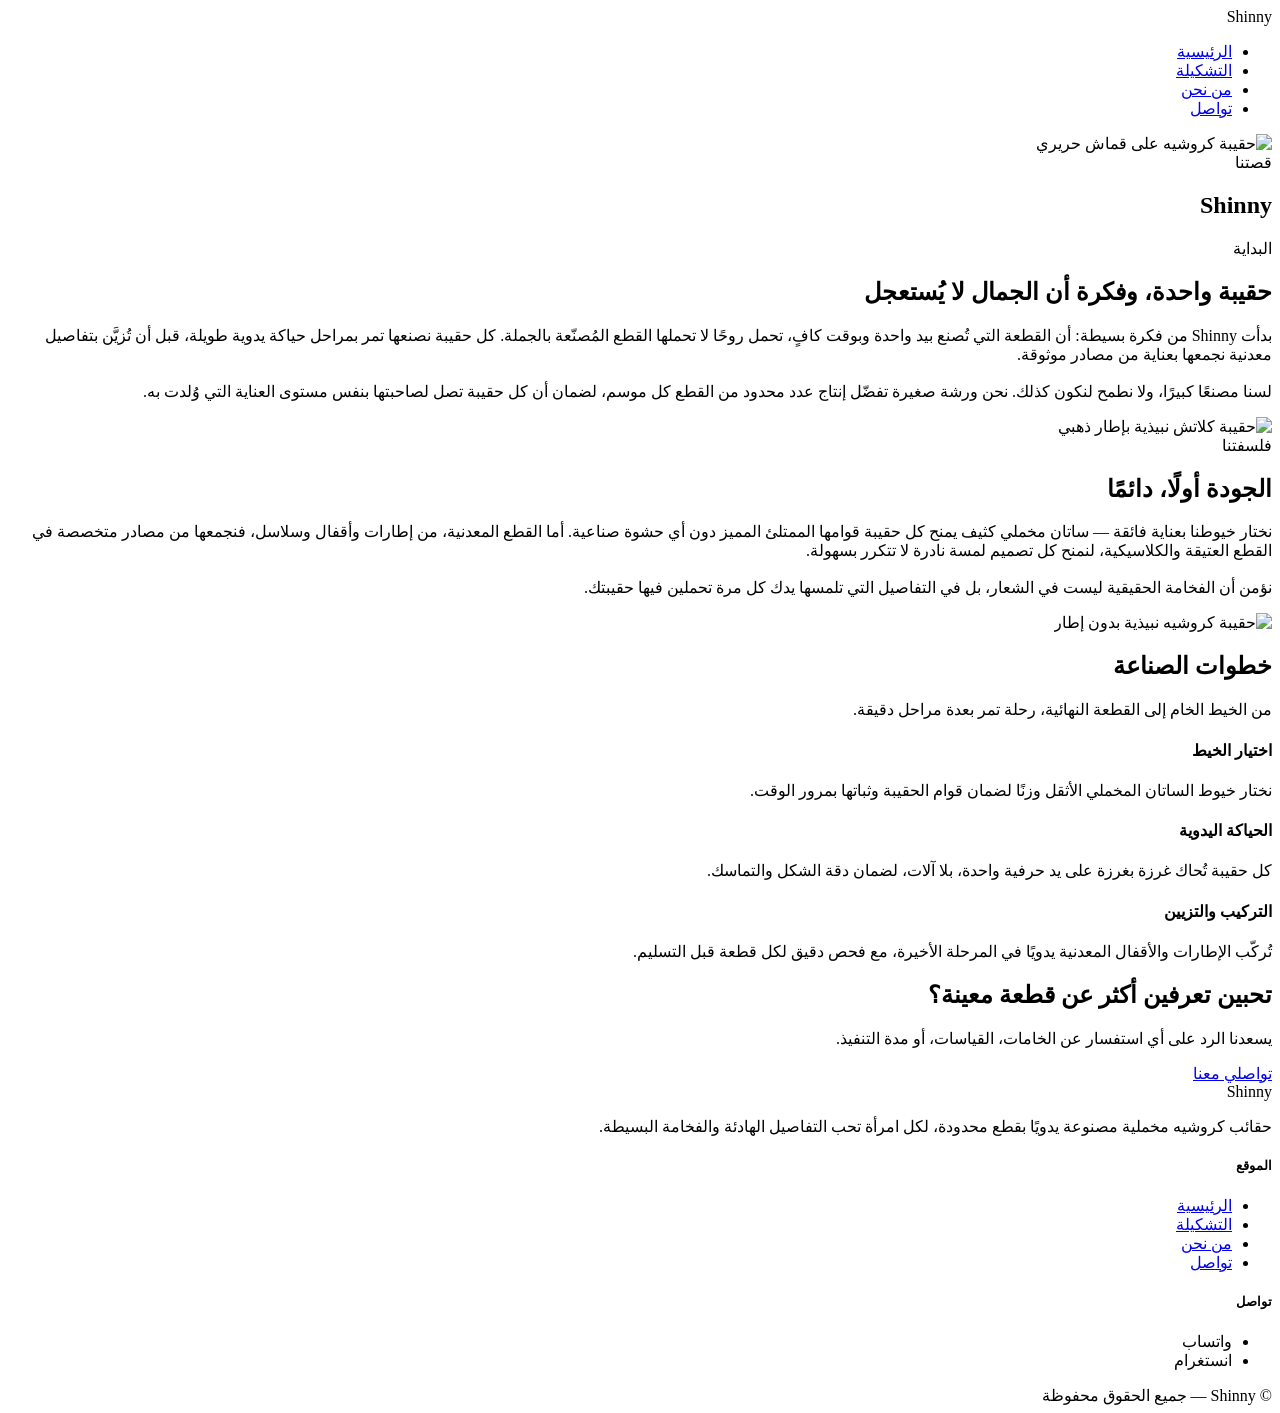
==== about.html @ ab4e6533 "Add files via upload" ====
<!DOCTYPE html>
<html lang="ar" dir="rtl">
<head>
<meta charset="UTF-8">
<meta name="viewport" content="width=device-width, initial-scale=1.0">
<title>من نحن | Shinny</title>
<link rel="preconnect" href="https://fonts.googleapis.com">
<link href="https://fonts.googleapis.com/css2?family=Aref+Ruqaa:wght@400;700&family=Tajawal:wght@300;400;500;700&display=swap" rel="stylesheet">
<link rel="stylesheet" href="style.css">
</head>
<body>

<header class="solid">
  <div class="logo">Shinny</div>
  <nav>
    <ul>
      <li><a href="index.html">الرئيسية</a></li>
      <li><a href="shop.html">التشكيلة</a></li>
      <li><a href="about.html" class="active">من نحن</a></li>
      <li><a href="contact.html">تواصل</a></li>
    </ul>
  </nav>
</header>

<section class="page-banner">
  <img src="images/IMG_4285.jpeg" alt="حقيبة كروشيه على قماش حريري">
  <div class="page-banner-content">
    <div class="kicker">قصتنا</div>
    <h1>Shinny</h1>
  </div>
</section>

<section class="story" id="story">
  <div class="story-text">
    <div class="kicker">البداية</div>
    <h2>حقيبة واحدة، وفكرة أن الجمال لا يُستعجل</h2>
    <p>
      بدأت Shinny من فكرة بسيطة: أن القطعة التي تُصنع بيد واحدة وبوقت كافٍ، تحمل روحًا لا تحملها القطع المُصنّعة بالجملة. كل حقيبة نصنعها تمر بمراحل حياكة يدوية طويلة، قبل أن تُزيَّن بتفاصيل معدنية نجمعها بعناية من مصادر موثوقة.
    </p>
    <p style="margin-top:18px;">
      لسنا مصنعًا كبيرًا، ولا نطمح لنكون كذلك. نحن ورشة صغيرة تفضّل إنتاج عدد محدود من القطع كل موسم، لضمان أن كل حقيبة تصل لصاحبتها بنفس مستوى العناية التي وُلدت به.
    </p>
  </div>
  <div class="story-img">
    <img src="images/IMG_4286.jpeg" alt="حقيبة كلاتش نبيذية بإطار ذهبي">
  </div>
</section>

<section class="story rev">
  <div class="story-text">
    <div class="kicker">فلسفتنا</div>
    <h2>الجودة أولًا، دائمًا</h2>
    <p>
      نختار خيوطنا بعناية فائقة — ساتان مخملي كثيف يمنح كل حقيبة قوامها الممتلئ المميز دون أي حشوة صناعية. أما القطع المعدنية، من إطارات وأقفال وسلاسل، فنجمعها من مصادر متخصصة في القطع العتيقة والكلاسيكية، لنمنح كل تصميم لمسة نادرة لا تتكرر بسهولة.
    </p>
    <p style="margin-top:18px;">
      نؤمن أن الفخامة الحقيقية ليست في الشعار، بل في التفاصيل التي تلمسها يدك كل مرة تحملين فيها حقيبتك.
    </p>
  </div>
  <div class="story-img">
    <img src="images/IMG_4287.jpeg" alt="حقيبة كروشيه نبيذية بدون إطار">
  </div>
</section>

<section class="craft" id="craft">
  <div>
    <h2>خطوات الصناعة</h2>
    <p>من الخيط الخام إلى القطعة النهائية، رحلة تمر بعدة مراحل دقيقة.</p>
  </div>
  <div class="craft-details">
    <div class="craft-item">
      <h4>اختيار الخيط</h4>
      <p>نختار خيوط الساتان المخملي الأثقل وزنًا لضمان قوام الحقيبة وثباتها بمرور الوقت.</p>
    </div>
    <div class="craft-item">
      <h4>الحياكة اليدوية</h4>
      <p>كل حقيبة تُحاك غرزة بغرزة على يد حرفية واحدة، بلا آلات، لضمان دقة الشكل والتماسك.</p>
    </div>
    <div class="craft-item">
      <h4>التركيب والتزيين</h4>
      <p>تُركّب الإطارات والأقفال المعدنية يدويًا في المرحلة الأخيرة، مع فحص دقيق لكل قطعة قبل التسليم.</p>
    </div>
  </div>
</section>

<section class="order" id="order">
  <h2>تحبين تعرفين أكثر عن قطعة معينة؟</h2>
  <p>يسعدنا الرد على أي استفسار عن الخامات، القياسات، أو مدة التنفيذ.</p>
  <a href="contact.html" class="btn solid">تواصلي معنا</a>
</section>

<footer>
  <div>
    <div class="logo">Shinny</div>
    <p>حقائب كروشيه مخملية مصنوعة يدويًا بقطع محدودة، لكل امرأة تحب التفاصيل الهادئة والفخامة البسيطة.</p>
  </div>
  <div class="foot-links">
    <div>
      <h5>الموقع</h5>
      <ul>
        <li><a href="index.html">الرئيسية</a></li>
        <li><a href="shop.html">التشكيلة</a></li>
        <li><a href="about.html">من نحن</a></li>
        <li><a href="contact.html">تواصل</a></li>
      </ul>
    </div>
    <div>
      <h5>تواصل</h5>
      <ul>
        <li>واتساب</li>
        <li>انستغرام</li>
      </ul>
    </div>
  </div>
  <div class="foot-bottom">© Shinny — جميع الحقوق محفوظة</div>
</footer>

</body>
</html>
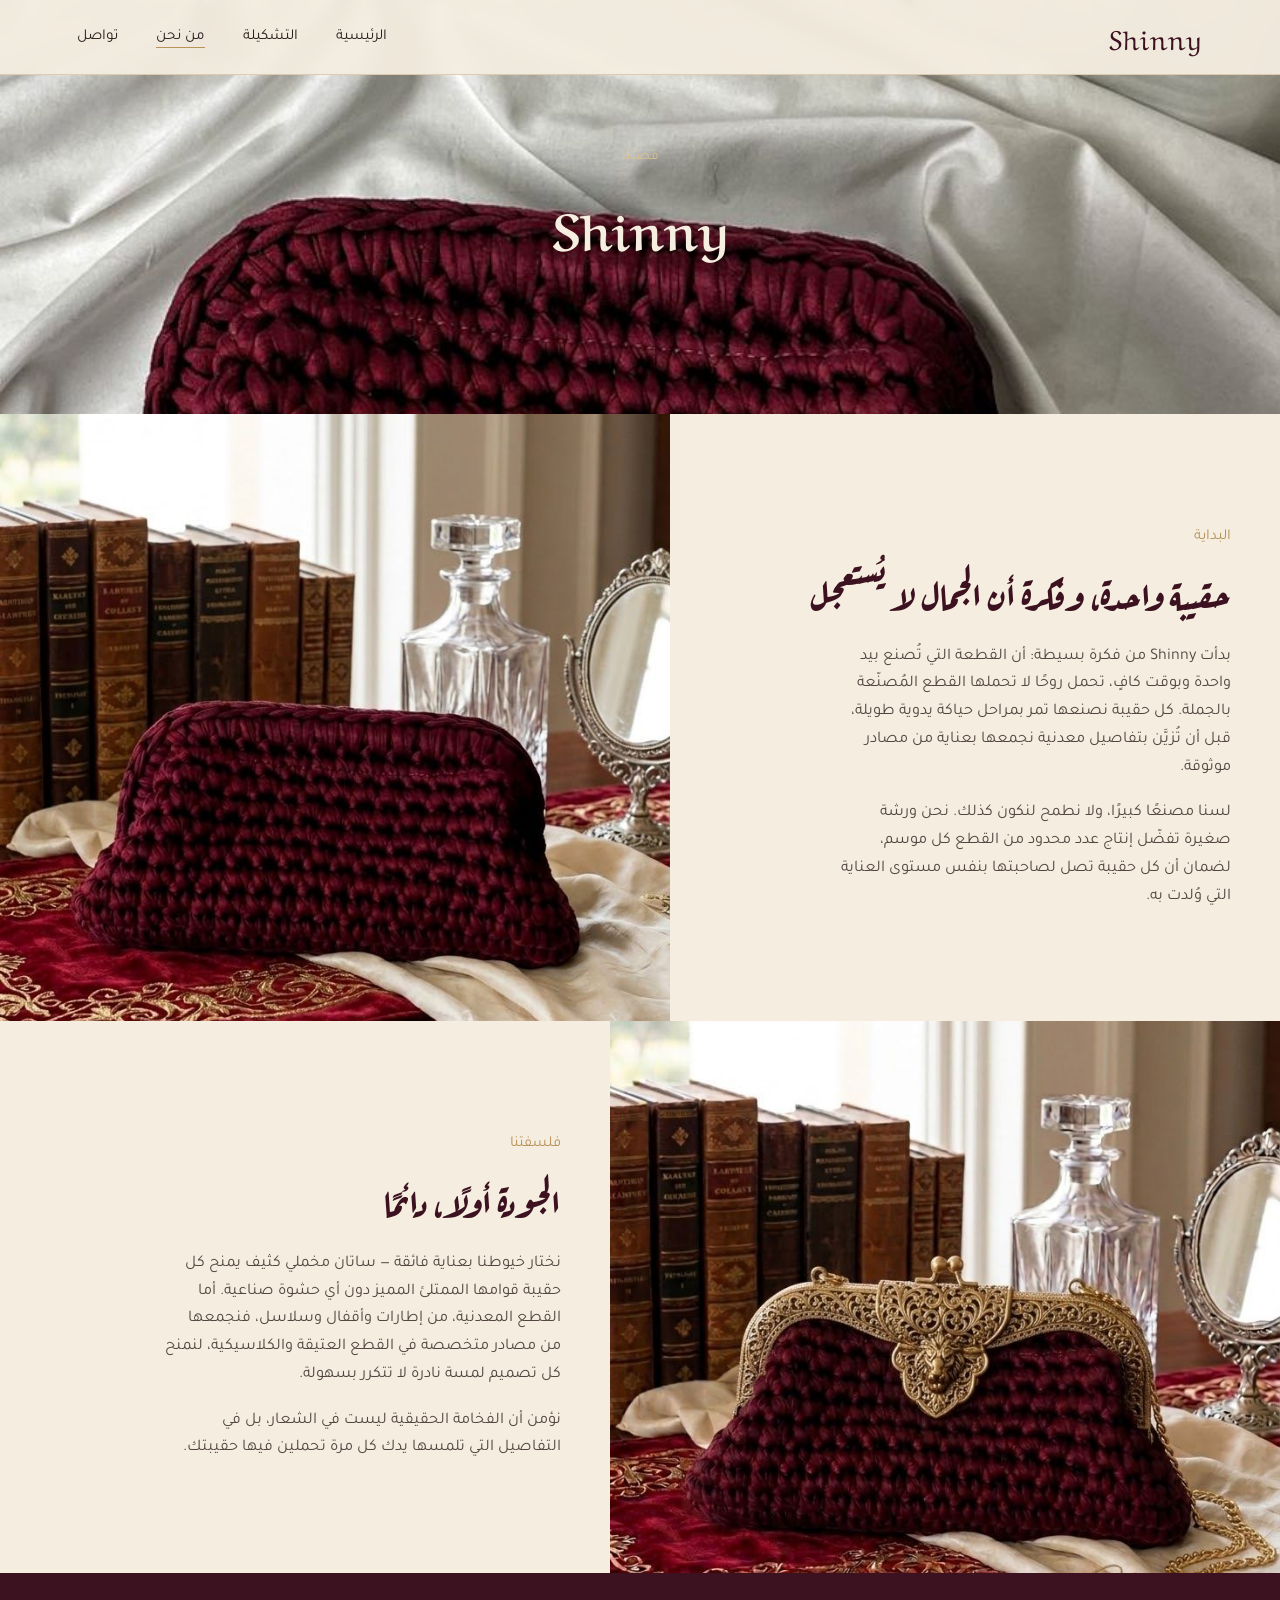
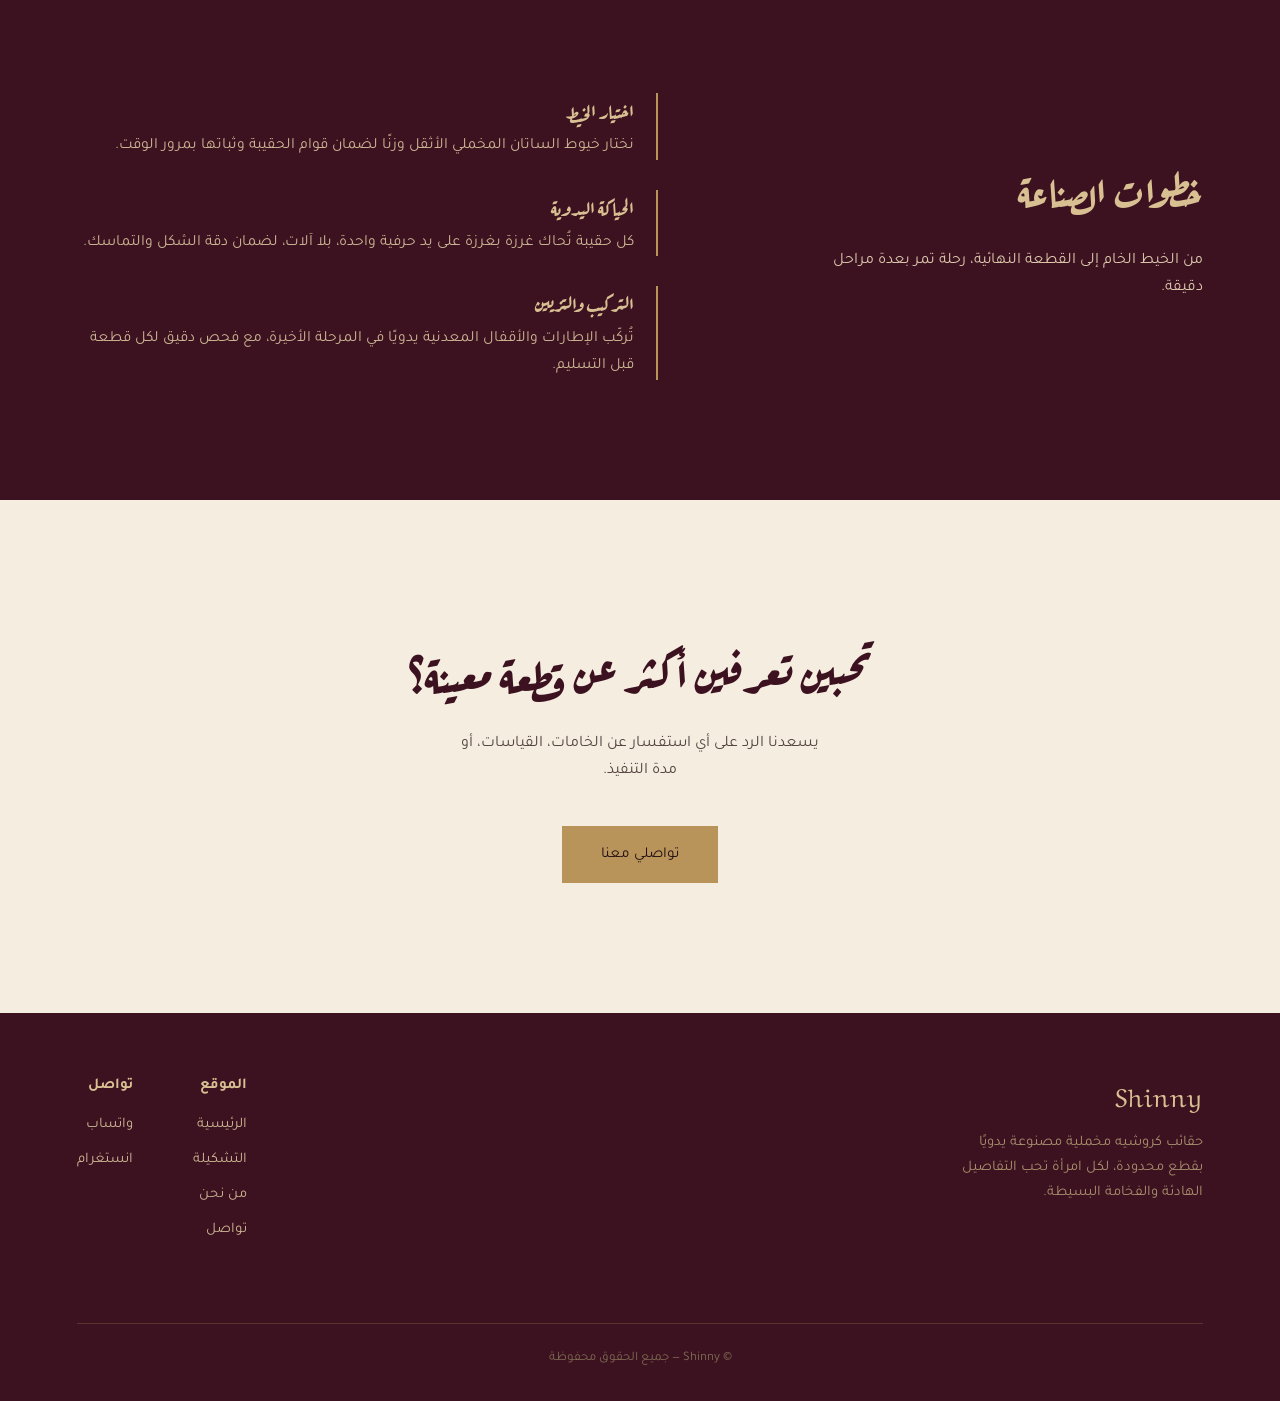
==== commit d74493bc: "Add files via upload" ====
--- a/about.html
+++ b/about.html
@@ -23,7 +23,7 @@
 </header>
 
 <section class="page-banner">
-  <img src="images/IMG_4285.jpeg" alt="حقيبة كروشيه على قماش حريري">
+  <img src="[data-uri]" alt="حقيبة كروشيه على قماش حريري">
   <div class="page-banner-content">
     <div class="kicker">قصتنا</div>
     <h1>Shinny</h1>
@@ -42,7 +42,7 @@
     </p>
   </div>
   <div class="story-img">
-    <img src="images/IMG_4286.jpeg" alt="حقيبة كلاتش نبيذية بإطار ذهبي">
+    <img src="[data-uri]